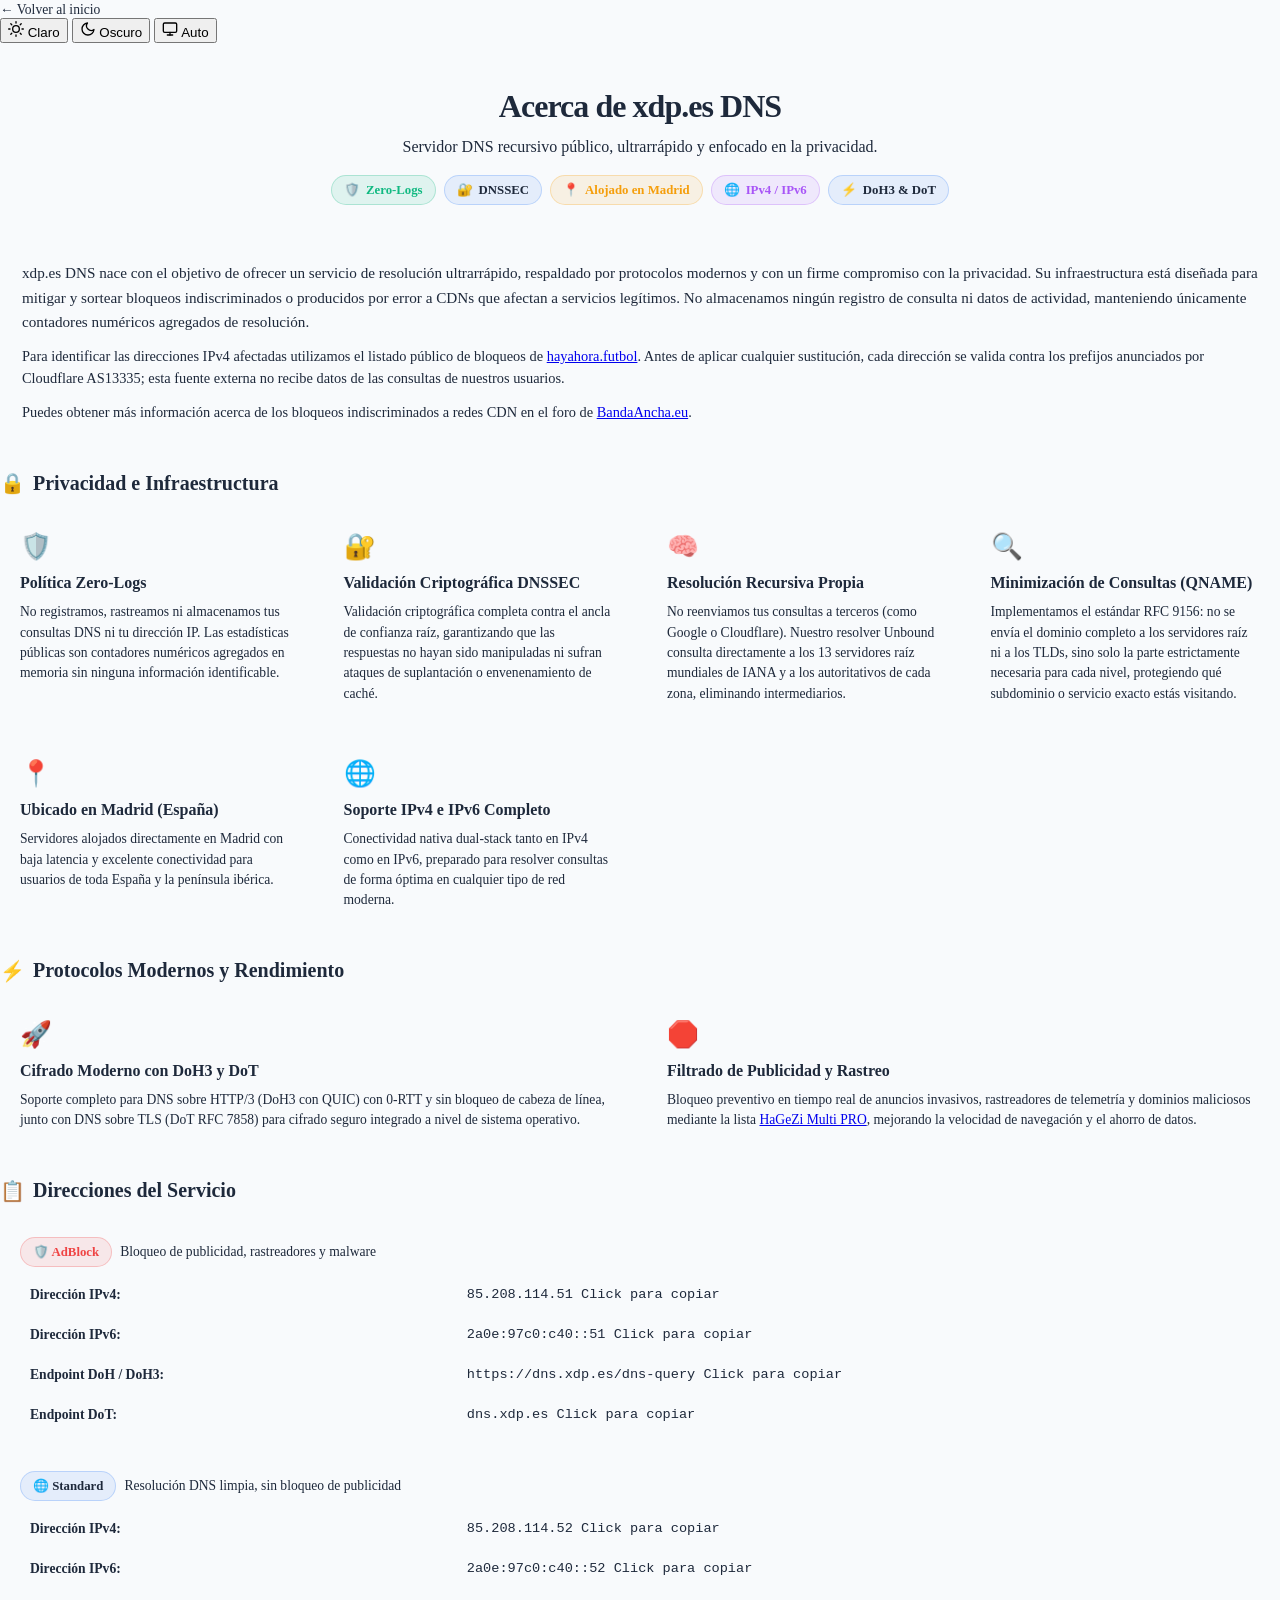
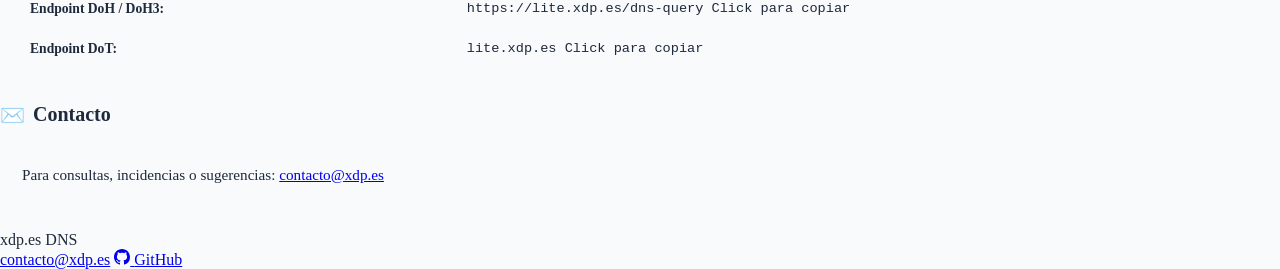
==== web/about/index.html @ 2ae5e595 "Add GitHub repository icon and link to footer across all pages" ====
<!DOCTYPE html>
<html lang="es" prefix="og: https://ogp.me/ns#">
<head>
    <meta charset="UTF-8">
    <meta name="viewport" content="width=device-width, initial-scale=1.0">
    <title data-i18n="about.page_title">Acerca de | xdp.es DNS</title>
    <meta name="description" content="Servidor DNS recursivo público, ultrarrápido y enfocado en la privacidad con servidores en Madrid.">
    <link rel="canonical" href="https://xdp.es/about">
    <meta name="robots" content="index, follow">

    <!-- Open Graph & Social -->
    <meta property="og:title" content="Acerca de xdp.es DNS">
    <meta property="og:description" content="Servidor DNS recursivo público, ultrarrápido y enfocado en la privacidad con servidores en Madrid.">
    <meta property="og:url" content="https://xdp.es/about">
    <meta property="og:type" content="website">
    <meta property="og:site_name" content="xdp.es">
    <meta property="og:locale" content="es_ES">
    <meta property="og:image" content="https://xdp.es/android-chrome-512x512.png">
    <meta name="twitter:card" content="summary">
    <meta name="twitter:title" content="Acerca de xdp.es DNS">
    <meta name="twitter:description" content="Servidor DNS recursivo público, ultrarrápido y enfocado en la privacidad con servidores en Madrid.">
    <meta name="twitter:image" content="https://xdp.es/android-chrome-512x512.png">

    <!-- Theme Color for Mobile Browsers -->
    <meta name="theme-color" content="#0e0f12" media="(prefers-color-scheme: dark)">
    <meta name="theme-color" content="#f8fafc" media="(prefers-color-scheme: light)">

    <!-- Critical Anti-FOUC Background Style -->
    <style>
        html, body {
            background-color: #0e0f12;
            color: #f3f4f6;
            margin: 0;
            padding: 0;
        }
        html[data-theme="light"], html[data-theme="light"] body {
            background-color: #f8fafc;
            color: #1e293b;
        }
        html[data-theme="dark"], html[data-theme="dark"] body {
            background-color: #0e0f12;
            color: #f3f4f6;
        }
        @media (prefers-color-scheme: light) {
            html:not([data-theme="dark"]), html:not([data-theme="dark"]) body {
                background-color: #f8fafc;
                color: #1e293b;
            }
        }
    </style>

    <!-- Anti-FOIT Instant Theme & Language Loader -->
    <script>
        (function() {
            try {
                const theme = localStorage.getItem('xdp_theme') || 'auto';
                const prefersDark = window.matchMedia('(prefers-color-scheme: dark)').matches;
                const effectiveTheme = theme === 'auto' ? (prefersDark ? 'dark' : 'light') : theme;
                document.documentElement.setAttribute('data-theme', effectiveTheme);
                document.documentElement.style.backgroundColor = effectiveTheme === 'dark' ? '#0e0f12' : '#f8fafc';
                document.documentElement.style.colorScheme = effectiveTheme;

                const navLang = (navigator.language || (navigator.languages && navigator.languages[0]) || 'es').toLowerCase();
                const userLang = navLang.startsWith('es') ? 'es' : 'en';
                document.documentElement.setAttribute('lang', userLang);
            } catch (e) {}
        })();
    </script>

    <!-- Speculation Rules for Instant 0ms Page Navigation -->
    <script type="speculationrules">
    {
      "prerender": [
        {
          "source": "list",
          "urls": ["/", "/about", "/stats", "/blocked"],
          "eagerness": "moderate"
        }
      ]
    }
    </script>

    <!-- Priority Stylesheet -->
    <link rel="stylesheet" href="/index.css?v=4.8">

    <link rel="preconnect" href="https://fonts.googleapis.com">
    <link rel="preconnect" href="https://fonts.gstatic.com" crossorigin>
    <link rel="preload" as="style" href="https://fonts.googleapis.com/css2?family=Inter:wght@400;500;600;700;800&display=swap">
    <link rel="stylesheet" href="https://fonts.googleapis.com/css2?family=Inter:wght@400;500;600;700;800&display=swap" media="print" onload="this.media='all'">
    <noscript>
        <link rel="stylesheet" href="https://fonts.googleapis.com/css2?family=Inter:wght@400;500;600;700;800&display=swap">
    </noscript>

    <!-- Favicons -->
    <link rel="apple-touch-icon" sizes="180x180" href="/apple-touch-icon.png">
    <link rel="icon" type="image/png" sizes="32x32" href="/favicon-32x32.png">
    <link rel="icon" type="image/png" sizes="16x16" href="/favicon-16x16.png">
    <link rel="shortcut icon" href="/favicon.ico">
    <link rel="manifest" href="/site.webmanifest">
    <style>
        .hero-section {
            text-align: center;
            padding: 24px 0 16px 0;
            margin-bottom: 20px;
        }

        .hero-title {
            font-size: 2rem;
            font-weight: 800;
            letter-spacing: -0.03em;
            color: var(--text-heading);
            margin-bottom: 10px;
        }

        .hero-subtitle {
            font-size: 1rem;
            color: var(--text-muted);
            max-width: 760px;
            margin: 0 auto 16px auto;
            line-height: 1.5;
        }

        .pills-container {
            display: flex;
            flex-wrap: wrap;
            gap: 8px;
            justify-content: center;
            margin-top: 14px;
        }

        .pill-badge {
            display: inline-flex;
            align-items: center;
            gap: 6px;
            padding: 6px 12px;
            border-radius: 9999px;
            font-size: 0.8rem;
            font-weight: 600;
            background: rgba(59, 130, 246, 0.1);
            color: var(--accent);
            border: 1px solid rgba(59, 130, 246, 0.25);
        }

        .pill-badge.green {
            background: rgba(16, 185, 129, 0.1);
            color: #10b981;
            border-color: rgba(16, 185, 129, 0.25);
        }

        .pill-badge.orange {
            background: rgba(245, 158, 11, 0.1);
            color: #f59e0b;
            border-color: rgba(245, 158, 11, 0.25);
        }

        .pill-badge.purple {
            background: rgba(168, 85, 247, 0.1);
            color: #a855f7;
            border-color: rgba(168, 85, 247, 0.25);
        }

        .pill-badge.red {
            background: rgba(239, 68, 68, 0.1);
            color: #ef4444;
            border-color: rgba(239, 68, 68, 0.25);
        }

        .section-header {
            margin: 28px 0 16px 0;
        }

        .section-title {
            font-size: 1.25rem;
            font-weight: 700;
            color: var(--text-heading);
            display: flex;
            align-items: center;
            gap: 8px;
            margin-bottom: 4px;
        }

        .section-desc {
            font-size: 0.88rem;
            color: var(--text-muted);
            line-height: 1.5;
            margin-top: 6px;
            margin-bottom: 14px;
        }

        .feature-grid {
            display: grid;
            grid-template-columns: repeat(auto-fit, minmax(280px, 1fr));
            gap: 14px;
            margin-bottom: 20px;
        }

        .feature-card {
            background: var(--bg-card);
            border: 1px solid var(--border);
            border-radius: 12px;
            padding: 20px;
            display: flex;
            flex-direction: column;
            gap: 10px;
            transition: transform 0.2s ease, border-color 0.2s ease, box-shadow 0.2s ease;
        }

        .feature-card:hover {
            transform: translateY(-2px);
            border-color: var(--border-hover);
            box-shadow: 0 10px 25px -5px rgba(0, 0, 0, 0.2);
        }

        .feature-icon {
            font-size: 1.6rem;
            margin-bottom: 2px;
        }

        .feature-title {
            font-size: 1rem;
            font-weight: 700;
            color: var(--text-heading);
        }

        .feature-desc {
            font-size: 0.85rem;
            color: var(--text-primary);
            line-height: 1.5;
        }

        .back-link {
            display: inline-flex;
            align-items: center;
            color: var(--accent);
            text-decoration: none;
            font-size: 0.85rem;
            font-weight: 500;
            gap: 6px;
            transition: opacity 0.2s ease;
        }

        .back-link:hover {
            opacity: 0.8;
            text-decoration: underline;
        }

        /* Technical Specs / Addresses Table */
        .specs-table {
            width: 100%;
            border-collapse: collapse;
            font-size: 0.85rem;
            margin-top: 4px;
        }

        .specs-table th,
        .specs-table td {
            padding: 12px 14px;
            text-align: left;
            border-bottom: 1px solid var(--border);
        }

        .specs-table th {
            color: var(--text-muted);
            font-weight: 600;
            width: 35%;
        }

        .specs-table td {
            color: var(--text-primary);
            font-family: SFMono-Regular, Menlo, Monaco, Consolas, "Liberation Mono", monospace;
            word-break: break-all;
        }

        .specs-table tr:last-child th,
        .specs-table tr:last-child td {
            border-bottom: none;
        }

        @media (max-width: 600px) {
            .hero-title {
                font-size: 1.6rem;
            }
            .feature-grid {
                grid-template-columns: 1fr;
            }
            .specs-table th, .specs-table td {
                padding: 10px 8px;
            }
        }
    </style>
</head>
<body>
    <div class="container">
        <!-- Site Header -->
        <header>
            <div class="header-top">
                <a href="/" class="back-link" aria-label="Volver al inicio" data-agent-action="navigate-home" data-i18n="nav.back_home">
                    &larr; Volver al inicio
                </a>
                <div class="theme-switcher" role="group" aria-label="Seleccionar tema">
                    <button type="button" class="theme-btn" data-theme-val="light" onclick="setTheme('light')" title="Modo Claro" aria-label="Modo Claro">
                        <svg class="theme-icon" viewBox="0 0 24 24" width="16" height="16" stroke="currentColor" stroke-width="2" fill="none" stroke-linecap="round" stroke-linejoin="round">
                            <circle cx="12" cy="12" r="5"></circle>
                            <line x1="12" y1="1" x2="12" y2="3"></line>
                            <line x1="12" y1="21" x2="12" y2="23"></line>
                            <line x1="4.22" y1="4.22" x2="5.64" y2="5.64"></line>
                            <line x1="18.36" y1="18.36" x2="19.78" y2="19.78"></line>
                            <line x1="1" y1="12" x2="3" y2="12"></line>
                            <line x1="21" y1="12" x2="23" y2="12"></line>
                            <line x1="4.22" y1="19.78" x2="5.64" y2="18.36"></line>
                            <line x1="18.36" y1="5.64" x2="19.78" y2="4.22"></line>
                        </svg>
                        <span class="theme-text" data-i18n="theme.light">Claro</span>
                    </button>
                    <button type="button" class="theme-btn" data-theme-val="dark" onclick="setTheme('dark')" title="Modo Oscuro" aria-label="Modo Oscuro">
                        <svg class="theme-icon" viewBox="0 0 24 24" width="16" height="16" stroke="currentColor" stroke-width="2" fill="none" stroke-linecap="round" stroke-linejoin="round">
                            <path d="M21 12.79A9 9 0 1 1 11.21 3 7 7 0 0 0 21 12.79z"></path>
                        </svg>
                        <span class="theme-text" data-i18n="theme.dark">Oscuro</span>
                    </button>
                    <button type="button" class="theme-btn" data-theme-val="auto" onclick="setTheme('auto')" title="Automático" aria-label="Automático">
                        <svg class="theme-icon" viewBox="0 0 24 24" width="16" height="16" stroke="currentColor" stroke-width="2" fill="none" stroke-linecap="round" stroke-linejoin="round">
                            <rect x="2" y="3" width="20" height="14" rx="2" ry="2"></rect>
                            <line x1="8" y1="21" x2="16" y2="21"></line>
                            <line x1="12" y1="17" x2="12" y2="21"></line>
                        </svg>
                        <span class="theme-text" data-i18n="theme.auto">Auto</span>
                    </button>
                </div>
            </div>
        </header>

        <main>
            <!-- Hero -->
            <div class="hero-section">
                <h1 class="hero-title" data-i18n="about.title">Acerca de xdp.es DNS</h1>
                <p class="hero-subtitle" data-i18n="about.subtitle">Servidor DNS recursivo público, ultrarrápido y enfocado en la privacidad.</p>
                <div class="pills-container">
                    <span class="pill-badge green">🛡️ <span data-i18n="about.pill_nologs">Zero-Logs</span></span>
                    <span class="pill-badge">🔐 <span data-i18n="about.pill_dnssec">DNSSEC</span></span>
                    <span class="pill-badge orange">📍 <span data-i18n="about.pill_madrid">Alojado en Madrid</span></span>
                    <span class="pill-badge purple">🌐 <span data-i18n="about.pill_dualstack">IPv4 / IPv6</span></span>
                    <span class="pill-badge">⚡ <span data-i18n="about.pill_doh3">DoH3 & DoT</span></span>
                </div>
            </div>

            <!-- Intro Card (Full Width) -->
            <div class="card" style="margin-bottom: 24px; padding: 20px 22px; display: flex; flex-direction: column; gap: 12px;">
                <p data-i18n="about.sec_privacy_desc" style="margin: 0; font-size: 0.95rem; line-height: 1.6; color: var(--text-primary);">xdp.es DNS nace con el objetivo de ofrecer un servicio de resolución ultrarrápido, respaldado por protocolos modernos y con un firme compromiso con la privacidad. Su infraestructura está diseñada para mitigar y sortear bloqueos indiscriminados o producidos por error a CDNs que afectan a servicios legítimos. No almacenamos ningún registro de consulta ni datos de actividad, manteniendo únicamente contadores numéricos agregados de resolución.</p>
                <p data-i18n-html="about.blocklist_source" style="margin: 0; font-size: 0.9rem; line-height: 1.5; color: var(--text-muted);">Para identificar las direcciones IPv4 afectadas utilizamos el listado público de bloqueos de <a href="https://hayahora.futbol/estado/blocked-any.txt" target="_blank" rel="noopener noreferrer" class="text-link">hayahora.futbol</a>. Antes de aplicar cualquier sustitución, cada dirección se valida contra los prefijos anunciados por Cloudflare AS13335; esta fuente externa no recibe datos de las consultas de nuestros usuarios.</p>
                <p data-i18n-html="about.sec_privacy_link" style="margin: 0; font-size: 0.9rem; line-height: 1.5; color: var(--text-muted);">Puedes obtener más información acerca de los bloqueos indiscriminados a redes CDN en el foro de <a href="https://bandaancha.eu/articulos/laliga-estira-bloqueo-ips-cloudflare-11797" target="_blank" rel="noopener noreferrer" class="text-link">BandaAncha.eu</a>.</p>
            </div>

            <!-- Section 1: Privacy & Infrastructure -->
            <div class="section-header">
                <h2 class="section-title">🔒 <span data-i18n="about.sec_privacy_title">Privacidad e Infraestructura</span></h2>
            </div>

            <div class="feature-grid">
                <div class="feature-card">
                    <div class="feature-icon">🛡️</div>
                    <div class="feature-title" data-i18n="about.card_nologs_title">Política Zero-Logs</div>
                    <div class="feature-desc" data-i18n="about.card_nologs_desc">No registramos, rastreamos ni almacenamos tus consultas DNS ni tu dirección IP. Las estadísticas públicas son contadores numéricos agregados en memoria sin ninguna información identificable.</div>
                </div>
                <div class="feature-card">
                    <div class="feature-icon">🔐</div>
                    <div class="feature-title" data-i18n="about.card_dnssec_title">Validación Criptográfica DNSSEC</div>
                    <div class="feature-desc" data-i18n="about.card_dnssec_desc">Validación criptográfica completa contra el ancla de confianza raíz, garantizando que las respuestas no hayan sido manipuladas ni sufran ataques de suplantación o envenenamiento de caché.</div>
                </div>
                <div class="feature-card">
                    <div class="feature-icon">🧠</div>
                    <div class="feature-title" data-i18n="about.card_recursive_title">Resolución Recursiva Propia</div>
                    <div class="feature-desc" data-i18n="about.card_recursive_desc">No reenviamos tus consultas a terceros (como Google o Cloudflare). Nuestro resolver Unbound consulta directamente a los 13 servidores raíz mundiales de IANA y a los autoritativos de cada zona, eliminando intermediarios.</div>
                </div>
                <div class="feature-card">
                    <div class="feature-icon">🔍</div>
                    <div class="feature-title" data-i18n="about.card_qname_title">Minimización de Consultas (QNAME)</div>
                    <div class="feature-desc" data-i18n="about.card_qname_desc">Implementamos el estándar RFC 9156: no se envía el dominio completo a los servidores raíz ni a los TLDs, sino solo la parte estrictamente necesaria para cada nivel, protegiendo qué subdominio o servicio exacto estás visitando.</div>
                </div>
                <div class="feature-card">
                    <div class="feature-icon">📍</div>
                    <div class="feature-title" data-i18n="about.card_location_title">Ubicado en Madrid (España)</div>
                    <div class="feature-desc" data-i18n="about.card_location_desc">Servidores alojados directamente en Madrid con baja latencia y excelente conectividad para usuarios de toda España y la península ibérica.</div>
                </div>
                <div class="feature-card">
                    <div class="feature-icon">🌐</div>
                    <div class="feature-title" data-i18n="about.card_dualstack_title">Soporte IPv4 e IPv6 Completo</div>
                    <div class="feature-desc" data-i18n="about.card_dualstack_desc">Conectividad nativa dual-stack tanto en IPv4 como en IPv6, preparado para resolver consultas de forma óptima en cualquier tipo de red moderna.</div>
                </div>
            </div>

            <!-- Section 2: Modern Protocols & Performance -->
            <div class="section-header">
                <h2 class="section-title">⚡ <span data-i18n="about.sec_tech_title">Protocolos Modernos y Rendimiento</span></h2>
            </div>

            <div class="feature-grid">
                <div class="feature-card">
                    <div class="feature-icon">🚀</div>
                    <div class="feature-title" data-i18n="about.card_encrypted_title">Cifrado Moderno con DoH3 y DoT</div>
                    <div class="feature-desc" data-i18n="about.card_encrypted_desc">Soporte completo para DNS sobre HTTP/3 (DoH3 con QUIC) con 0-RTT y sin bloqueo de cabeza de línea, junto con DNS sobre TLS (DoT RFC 7858) para cifrado seguro integrado a nivel de sistema operativo.</div>
                </div>
                <div class="feature-card">
                    <div class="feature-icon">🛑</div>
                    <div class="feature-title" data-i18n="about.card_filtering_title">Filtrado de Publicidad y Rastreo</div>
                    <div class="feature-desc" data-i18n-html="about.card_filtering_desc">Bloqueo preventivo en tiempo real de anuncios invasivos, rastreadores de telemetría y dominios maliciosos mediante la lista <a href="https://github.com/hagezi/dns-blocklists" target="_blank" rel="noopener noreferrer" class="text-link">HaGeZi Multi PRO</a>, mejorando la velocidad de navegación y el ahorro de datos.</div>
                </div>
            </div>

            <!-- Section 3: Service Addresses -->
            <div class="section-header">
                <h2 class="section-title">📋 <span data-i18n="about.sec_addresses_title">Direcciones del Servicio</span></h2>
            </div>

            <!-- AdBlock Service -->
            <div class="card" style="margin-bottom: 12px; padding: 6px 16px;">
                <div style="display: flex; align-items: center; flex-wrap: wrap; gap: 8px; padding: 12px 4px 4px;">
                    <span class="pill-badge red">🛡️ AdBlock</span>
                    <span style="color: var(--text-muted); font-size: 0.85rem;" data-i18n="about.svc_adblock_desc">Bloqueo de publicidad, rastreadores y malware</span>
                </div>
                <table class="specs-table">
                    <tbody>
                        <tr>
                            <th scope="row" data-i18n="about.addr_ipv4">Dirección IPv4:</th>
                            <td>
                                <div class="copyable-wrapper" role="button" tabindex="0" onclick="copyValue('85.208.114.51', this)" onkeydown="if(event.key==='Enter'||event.key===' ')copyValue('85.208.114.51', this)" aria-label="Copiar dirección IPv4">
                                    <span class="code-val">85.208.114.51</span>
                                    <span class="tooltip" data-i18n="copy.tooltip">Click para copiar</span>
                                </div>
                            </td>
                        </tr>
                        <tr>
                            <th scope="row" data-i18n="about.addr_ipv6">Dirección IPv6:</th>
                            <td>
                                <div class="copyable-wrapper" role="button" tabindex="0" onclick="copyValue('2a0e:97c0:c40::51', this)" onkeydown="if(event.key==='Enter'||event.key===' ')copyValue('2a0e:97c0:c40::51', this)" aria-label="Copiar dirección IPv6">
                                    <span class="code-val">2a0e:97c0:c40::51</span>
                                    <span class="tooltip" data-i18n="copy.tooltip">Click para copiar</span>
                                </div>
                            </td>
                        </tr>
                        <tr>
                            <th scope="row" data-i18n="about.addr_doh">Endpoint DoH / DoH3:</th>
                            <td>
                                <div class="copyable-wrapper" role="button" tabindex="0" onclick="copyValue('https://dns.xdp.es/dns-query', this)" onkeydown="if(event.key==='Enter'||event.key===' ')copyValue('https://dns.xdp.es/dns-query', this)" aria-label="Copiar endpoint DoH">
                                    <span class="code-val">https://dns.xdp.es/dns-query</span>
                                    <span class="tooltip" data-i18n="copy.tooltip">Click para copiar</span>
                                </div>
                            </td>
                        </tr>
                        <tr>
                            <th scope="row" data-i18n="about.addr_dot">Endpoint DoT:</th>
                            <td>
                                <div class="copyable-wrapper" role="button" tabindex="0" onclick="copyValue('dns.xdp.es', this)" onkeydown="if(event.key==='Enter'||event.key===' ')copyValue('dns.xdp.es', this)" aria-label="Copiar endpoint DoT">
                                    <span class="code-val">dns.xdp.es</span>
                                    <span class="tooltip" data-i18n="copy.tooltip">Click para copiar</span>
                                </div>
                            </td>
                        </tr>
                    </tbody>
                </table>
            </div>

            <!-- Standard Service -->
            <div class="card" style="margin-bottom: 24px; padding: 6px 16px;">
                <div style="display: flex; align-items: center; flex-wrap: wrap; gap: 8px; padding: 12px 4px 4px;">
                    <span class="pill-badge">🌐 Standard</span>
                    <span style="color: var(--text-muted); font-size: 0.85rem;" data-i18n="about.svc_standard_desc">Resolución DNS limpia, sin bloqueo de publicidad</span>
                </div>
                <table class="specs-table">
                    <tbody>
                        <tr>
                            <th scope="row" data-i18n="about.addr_ipv4">Dirección IPv4:</th>
                            <td>
                                <div class="copyable-wrapper" role="button" tabindex="0" onclick="copyValue('85.208.114.52', this)" onkeydown="if(event.key==='Enter'||event.key===' ')copyValue('85.208.114.52', this)" aria-label="Copiar dirección IPv4">
                                    <span class="code-val">85.208.114.52</span>
                                    <span class="tooltip" data-i18n="copy.tooltip">Click para copiar</span>
                                </div>
                            </td>
                        </tr>
                        <tr>
                            <th scope="row" data-i18n="about.addr_ipv6">Dirección IPv6:</th>
                            <td>
                                <div class="copyable-wrapper" role="button" tabindex="0" onclick="copyValue('2a0e:97c0:c40::52', this)" onkeydown="if(event.key==='Enter'||event.key===' ')copyValue('2a0e:97c0:c40::52', this)" aria-label="Copiar dirección IPv6">
                                    <span class="code-val">2a0e:97c0:c40::52</span>
                                    <span class="tooltip" data-i18n="copy.tooltip">Click para copiar</span>
                                </div>
                            </td>
                        </tr>
                        <tr>
                            <th scope="row" data-i18n="about.addr_doh">Endpoint DoH / DoH3:</th>
                            <td>
                                <div class="copyable-wrapper" role="button" tabindex="0" onclick="copyValue('https://lite.xdp.es/dns-query', this)" onkeydown="if(event.key==='Enter'||event.key===' ')copyValue('https://lite.xdp.es/dns-query', this)" aria-label="Copiar endpoint DoH">
                                    <span class="code-val">https://lite.xdp.es/dns-query</span>
                                    <span class="tooltip" data-i18n="copy.tooltip">Click para copiar</span>
                                </div>
                            </td>
                        </tr>
                        <tr>
                            <th scope="row" data-i18n="about.addr_dot">Endpoint DoT:</th>
                            <td>
                                <div class="copyable-wrapper" role="button" tabindex="0" onclick="copyValue('lite.xdp.es', this)" onkeydown="if(event.key==='Enter'||event.key===' ')copyValue('lite.xdp.es', this)" aria-label="Copiar endpoint DoT">
                                    <span class="code-val">lite.xdp.es</span>
                                    <span class="tooltip" data-i18n="copy.tooltip">Click para copiar</span>
                                </div>
                            </td>
                        </tr>
                    </tbody>
                </table>
            </div>

            <!-- Section 4: Contact -->
            <div class="section-header">
                <h2 class="section-title">✉️ <span data-i18n="about.sec_contact_title">Contacto</span></h2>
            </div>
            <div class="card" style="margin-bottom: 24px; padding: 20px 22px;">
                <p data-i18n-html="about.sec_contact_desc" style="margin: 0; font-size: 0.95rem; line-height: 1.6; color: var(--text-primary);">Para consultas, incidencias o sugerencias: <a href="mailto:contacto@xdp.es" class="text-link">contacto@xdp.es</a></p>
            </div>
        </main>

        <!-- Site Footer -->
        <footer class="site-footer">
            <div>xdp.es DNS</div>
            <div class="site-footer-links">
                <a href="mailto:contacto@xdp.es" class="site-footer-link">contacto@xdp.es</a>
                <a href="https://github.com/Oihalitz/xdp-dns-evadeproxy" target="_blank" rel="noopener noreferrer" class="site-footer-link" aria-label="GitHub" title="GitHub">
                    <svg width="16" height="16" viewBox="0 0 24 24" fill="currentColor" aria-hidden="true"><path d="M12 0C5.37 0 0 5.37 0 12c0 5.31 3.435 9.795 8.205 11.385.6.105.825-.255.825-.57 0-.285-.015-1.23-.015-2.235-3.015.555-3.795-.735-4.035-1.41-.135-.345-.72-1.41-1.23-1.695-.42-.225-1.02-.78-.015-.795.945-.015 1.62.87 1.845 1.23 1.08 1.815 2.805 1.305 3.495.99.105-.78.42-1.305.765-1.605-2.67-.3-5.46-1.335-5.46-5.925 0-1.305.465-2.385 1.23-3.225-.12-.3-.54-1.53.12-3.18 0 0 1.005-.315 3.3 1.23.96-.27 1.98-.405 3-.405s2.04.135 3 .405c2.295-1.56 3.3-1.23 3.3-1.23.66 1.65.24 2.88.12 3.18.765.84 1.23 1.905 1.23 3.225 0 4.605-2.805 5.625-5.475 5.925.435.375.81 1.095.81 2.22 0 1.605-.015 2.895-.015 3.3 0 .315.225.69.825.57A12.02 12.02 0 0024 12c0-6.63-5.37-12-12-12z"/></svg>
                    <span>GitHub</span>
                </a>
            </div>
        </footer>
    </div>

    <!-- Scripts -->
    <script src="/i18n.js?v=4.5"></script>
    <script src="/theme.js?v=4.1" defer></script>
    <script>
        // Copy-to-clipboard for the addresses table
        function copyValue(text, wrapper) {
            navigator.clipboard.writeText(text).then(() => {
                const tooltip = wrapper.querySelector('.tooltip');
                if (!tooltip) return;
                if (!tooltip.dataset.defaultText) {
                    tooltip.dataset.defaultText = tooltip.innerText;
                }
                tooltip.innerText = (window.i18n && window.i18n.t('copy.copied')) || '¡Copiado!';
                clearTimeout(copyValue._restoreTimer);
                copyValue._restoreTimer = setTimeout(() => {
                    tooltip.innerText = (window.i18n && window.i18n.t('copy.tooltip')) || tooltip.dataset.defaultText;
                }, 2000);
            }).catch(err => {
                console.error('Error al copiar al portapapeles:', err);
            });
        }
    </script>
</body>
</html>
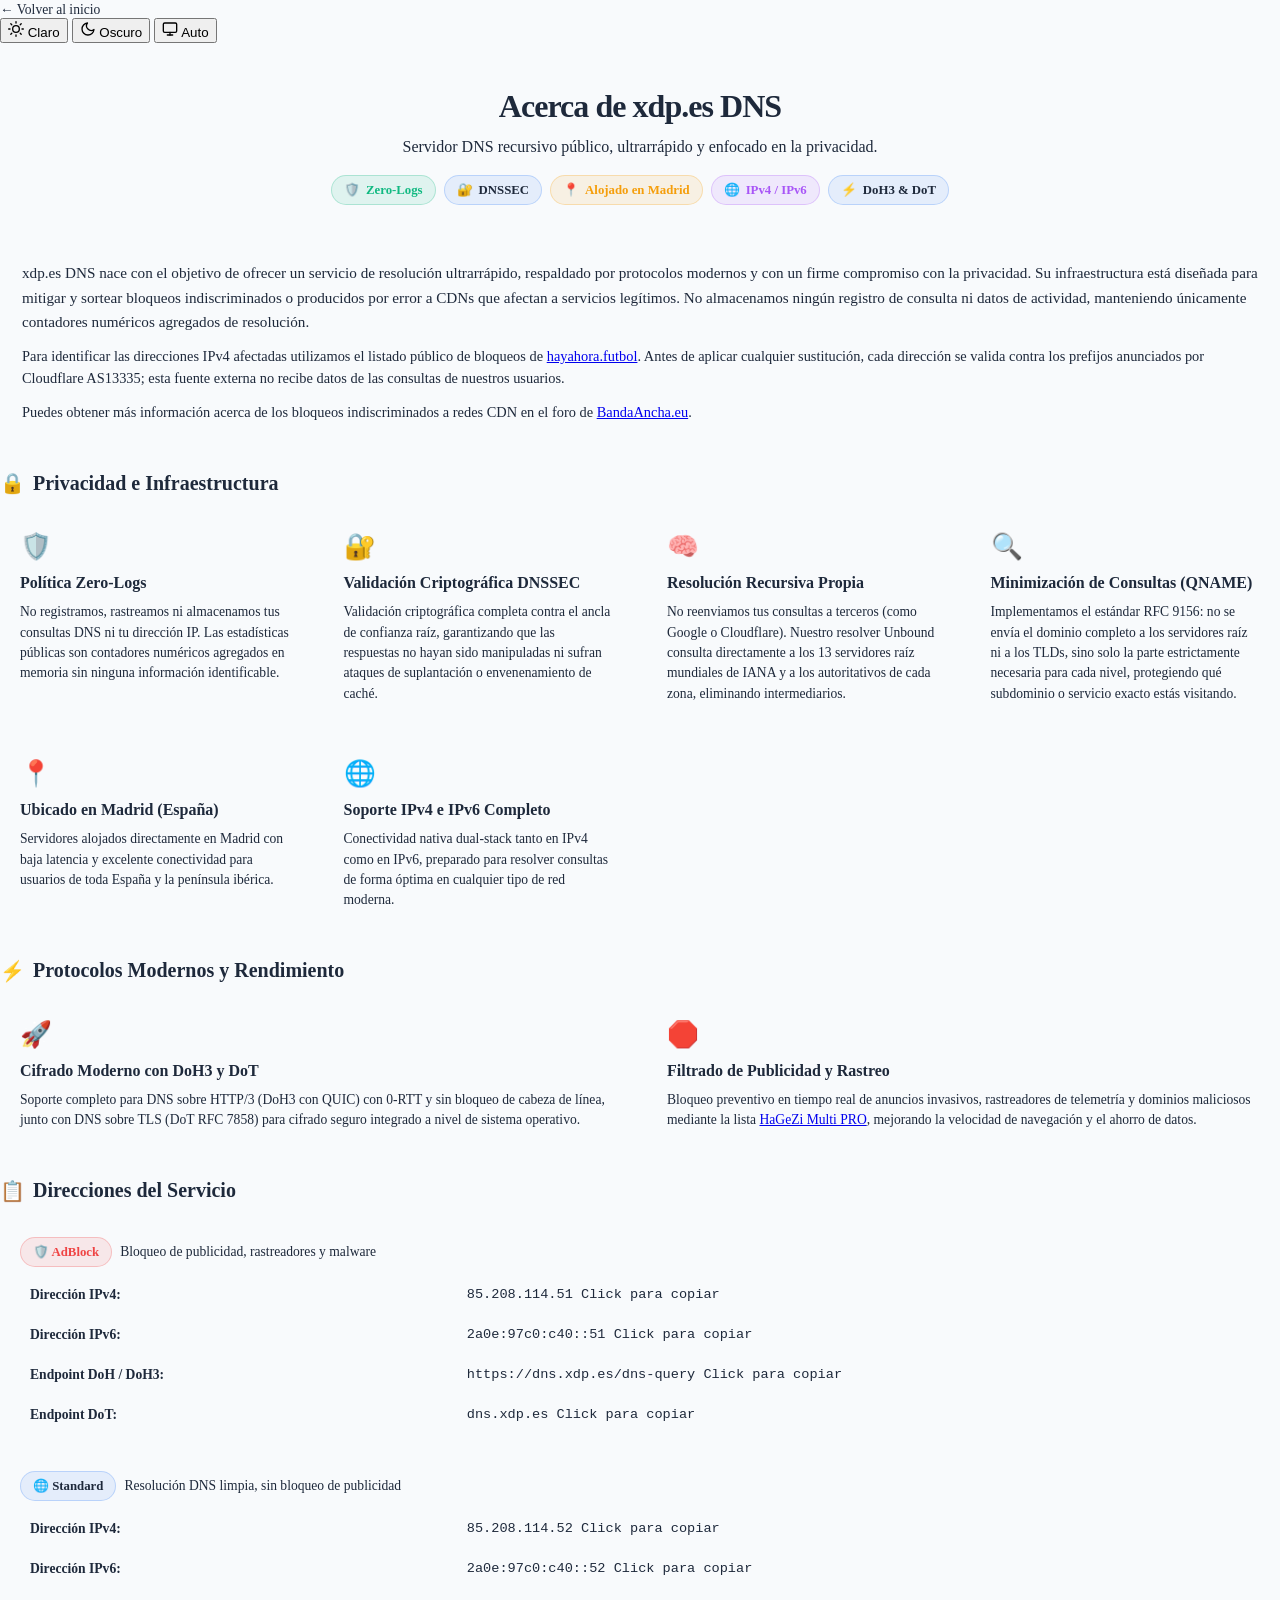
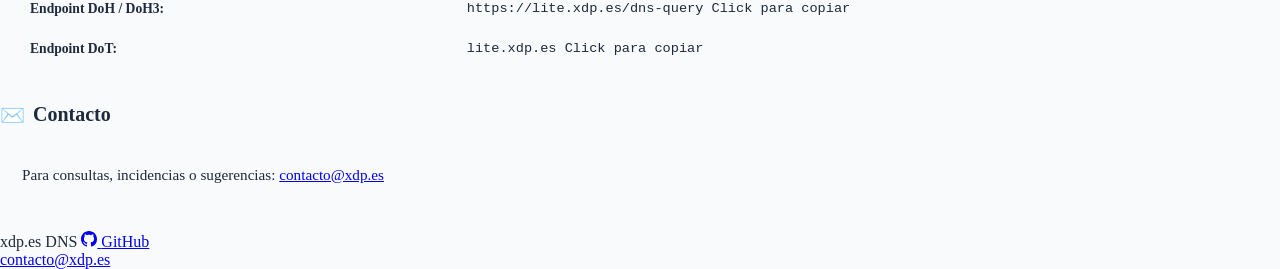
==== commit f1197ff7: "Move GitHub repository icon and link to the left side of footer" ====
--- a/web/about/index.html
+++ b/web/about/index.html
@@ -81,7 +81,7 @@
     </script>
 
     <!-- Priority Stylesheet -->
-    <link rel="stylesheet" href="/index.css?v=4.8">
+    <link rel="stylesheet" href="/index.css?v=4.9">
 
     <link rel="preconnect" href="https://fonts.googleapis.com">
     <link rel="preconnect" href="https://fonts.gstatic.com" crossorigin>
@@ -519,13 +519,15 @@
 
         <!-- Site Footer -->
         <footer class="site-footer">
-            <div>xdp.es DNS</div>
-            <div class="site-footer-links">
-                <a href="mailto:contacto@xdp.es" class="site-footer-link">contacto@xdp.es</a>
+            <div class="site-footer-brand">
+                <span>xdp.es DNS</span>
                 <a href="https://github.com/Oihalitz/xdp-dns-evadeproxy" target="_blank" rel="noopener noreferrer" class="site-footer-link" aria-label="GitHub" title="GitHub">
                     <svg width="16" height="16" viewBox="0 0 24 24" fill="currentColor" aria-hidden="true"><path d="M12 0C5.37 0 0 5.37 0 12c0 5.31 3.435 9.795 8.205 11.385.6.105.825-.255.825-.57 0-.285-.015-1.23-.015-2.235-3.015.555-3.795-.735-4.035-1.41-.135-.345-.72-1.41-1.23-1.695-.42-.225-1.02-.78-.015-.795.945-.015 1.62.87 1.845 1.23 1.08 1.815 2.805 1.305 3.495.99.105-.78.42-1.305.765-1.605-2.67-.3-5.46-1.335-5.46-5.925 0-1.305.465-2.385 1.23-3.225-.12-.3-.54-1.53.12-3.18 0 0 1.005-.315 3.3 1.23.96-.27 1.98-.405 3-.405s2.04.135 3 .405c2.295-1.56 3.3-1.23 3.3-1.23.66 1.65.24 2.88.12 3.18.765.84 1.23 1.905 1.23 3.225 0 4.605-2.805 5.625-5.475 5.925.435.375.81 1.095.81 2.22 0 1.605-.015 2.895-.015 3.3 0 .315.225.69.825.57A12.02 12.02 0 0024 12c0-6.63-5.37-12-12-12z"/></svg>
                     <span>GitHub</span>
                 </a>
+            </div>
+            <div class="site-footer-links">
+                <a href="mailto:contacto@xdp.es" class="site-footer-link">contacto@xdp.es</a>
             </div>
         </footer>
     </div>
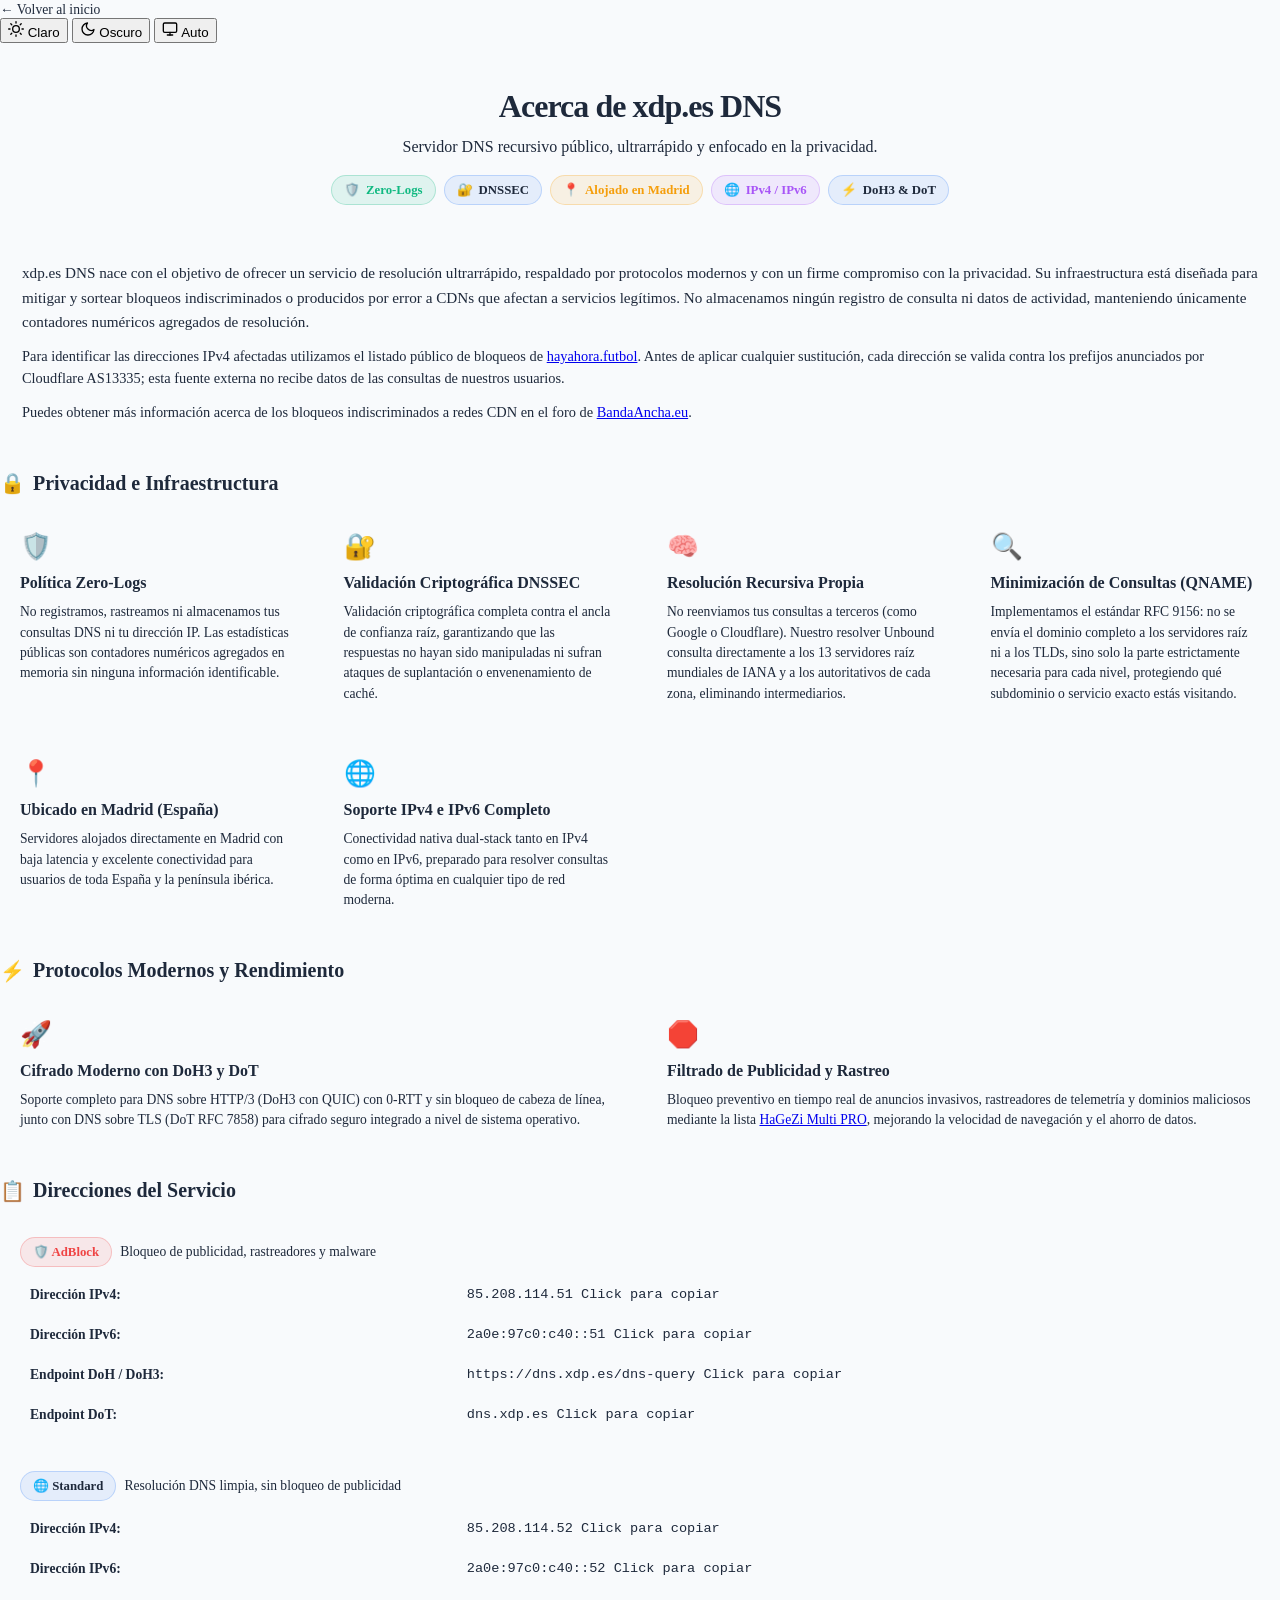
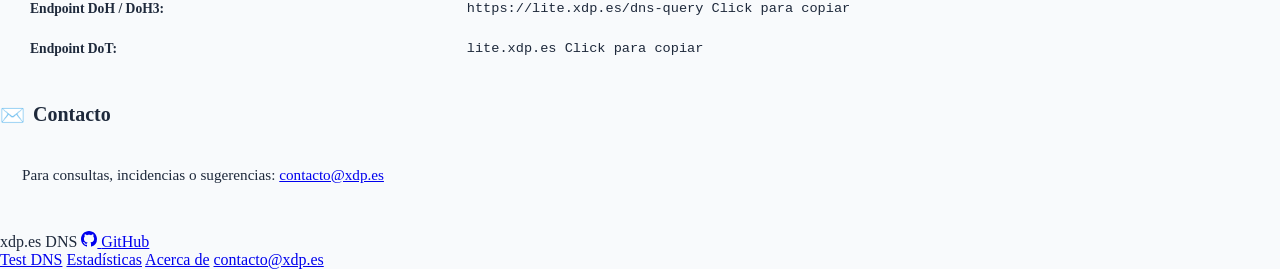
==== commit 8bd165c7: "seo: enhance metadata, schema json-ld, over-blocking messaging, sitemap and sticky footer layout in " ====
--- a/web/about/index.html
+++ b/web/about/index.html
@@ -3,23 +3,71 @@
 <head>
     <meta charset="UTF-8">
     <meta name="viewport" content="width=device-width, initial-scale=1.0">
-    <title data-i18n="about.page_title">Acerca de | xdp.es DNS</title>
-    <meta name="description" content="Servidor DNS recursivo público, ultrarrápido y enfocado en la privacidad con servidores en Madrid.">
+    <title data-i18n="about.page_title">Acerca de xdp.es DNS | Neutralidad y Mitigación de Bloqueos Indiscriminados</title>
+    <meta name="description" content="Descubre la arquitectura de xdp.es DNS: resolución recursiva propia en Madrid con enrutamiento inteligente para mitigar bloqueos indiscriminados y falsos positivos a CDNs.">
+    <meta name="keywords" content="arquitectura dns, dns madrid, mitigacion bloqueos indiscriminados, dnssec recursivo, unencrypted dns bypass, dns zero logs espana, unfilter cloudflare blocks">
     <link rel="canonical" href="https://xdp.es/about">
-    <meta name="robots" content="index, follow">
+    <meta name="robots" content="index, follow, max-image-preview:large, max-snippet:-1, max-video-preview:-1">
 
     <!-- Open Graph & Social -->
-    <meta property="og:title" content="Acerca de xdp.es DNS">
-    <meta property="og:description" content="Servidor DNS recursivo público, ultrarrápido y enfocado en la privacidad con servidores en Madrid.">
+    <meta property="og:title" content="Acerca de xdp.es DNS | Neutralidad y Mitigación de Bloqueos Indiscriminados">
+    <meta property="og:description" content="Descubre la arquitectura de xdp.es DNS: resolución recursiva propia en Madrid con enrutamiento inteligente para mitigar bloqueos indiscriminados y falsos positivos a CDNs.">
     <meta property="og:url" content="https://xdp.es/about">
-    <meta property="og:type" content="website">
-    <meta property="og:site_name" content="xdp.es">
+    <meta property="og:type" content="article">
+    <meta property="og:site_name" content="xdp.es DNS">
     <meta property="og:locale" content="es_ES">
+    <meta property="og:locale:alternate" content="en_US">
     <meta property="og:image" content="https://xdp.es/android-chrome-512x512.png">
+    <meta property="og:image:width" content="512">
+    <meta property="og:image:height" content="512">
+    <meta property="og:image:type" content="image/png">
+    <meta property="og:image:alt" content="Logo de xdp.es DNS">
     <meta name="twitter:card" content="summary">
-    <meta name="twitter:title" content="Acerca de xdp.es DNS">
-    <meta name="twitter:description" content="Servidor DNS recursivo público, ultrarrápido y enfocado en la privacidad con servidores en Madrid.">
+    <meta name="twitter:title" content="Acerca de xdp.es DNS | Neutralidad y Mitigación de Bloqueos Indiscriminados">
+    <meta name="twitter:description" content="Descubre la arquitectura de xdp.es DNS: resolución recursiva propia en Madrid con enrutamiento inteligente para mitigar bloqueos indiscriminados y falsos positivos a CDNs.">
     <meta name="twitter:image" content="https://xdp.es/android-chrome-512x512.png">
+    <meta name="twitter:image:alt" content="Logo de xdp.es DNS">
+
+    <!-- Structured Data (JSON-LD) -->
+    <script type="application/ld+json">
+    {
+      "@context": "https://schema.org",
+      "@graph": [
+        {
+          "@type": "AboutPage",
+          "@id": "https://xdp.es/about#webpage",
+          "url": "https://xdp.es/about",
+          "name": "Acerca de xdp.es DNS",
+          "description": "Información sobre la infraestructura, política Zero-Logs y mitigación de bloqueos de xdp.es",
+          "isPartOf": {
+            "@type": "WebSite",
+            "@id": "https://xdp.es/#website",
+            "name": "xdp.es DNS",
+            "url": "https://xdp.es/"
+          },
+          "inLanguage": ["es", "en"]
+        },
+        {
+          "@type": "BreadcrumbList",
+          "@id": "https://xdp.es/about#breadcrumb",
+          "itemListElement": [
+            {
+              "@type": "ListItem",
+              "position": 1,
+              "name": "Inicio",
+              "item": "https://xdp.es/"
+            },
+            {
+              "@type": "ListItem",
+              "position": 2,
+              "name": "Acerca de",
+              "item": "https://xdp.es/about"
+            }
+          ]
+        }
+      ]
+    }
+    </script>
 
     <!-- Theme Color for Mobile Browsers -->
     <meta name="theme-color" content="#0e0f12" media="(prefers-color-scheme: dark)">
@@ -40,12 +88,6 @@
         html[data-theme="dark"], html[data-theme="dark"] body {
             background-color: #0e0f12;
             color: #f3f4f6;
-        }
-        @media (prefers-color-scheme: light) {
-            html:not([data-theme="dark"]), html:not([data-theme="dark"]) body {
-                background-color: #f8fafc;
-                color: #1e293b;
-            }
         }
     </style>
 
@@ -81,7 +123,7 @@
     </script>
 
     <!-- Priority Stylesheet -->
-    <link rel="stylesheet" href="/index.css?v=4.9">
+    <link rel="stylesheet" href="/index.css?v=5.0">
 
     <link rel="preconnect" href="https://fonts.googleapis.com">
     <link rel="preconnect" href="https://fonts.gstatic.com" crossorigin>
@@ -527,6 +569,9 @@
                 </a>
             </div>
             <div class="site-footer-links">
+                <a href="/test" class="site-footer-link" data-i18n="nav.test">Test DNS</a>
+                <a href="/stats" class="site-footer-link" data-i18n="nav.stats">Estadísticas</a>
+                <a href="/about" class="site-footer-link" data-i18n="nav.about">Acerca de</a>
                 <a href="mailto:contacto@xdp.es" class="site-footer-link">contacto@xdp.es</a>
             </div>
         </footer>
@@ -534,7 +579,7 @@
 
     <!-- Scripts -->
     <script src="/i18n.js?v=4.5"></script>
-    <script src="/theme.js?v=4.1" defer></script>
+    <script src="/theme.js?v=4.2" defer></script>
     <script>
         // Copy-to-clipboard for the addresses table
         function copyValue(text, wrapper) {
